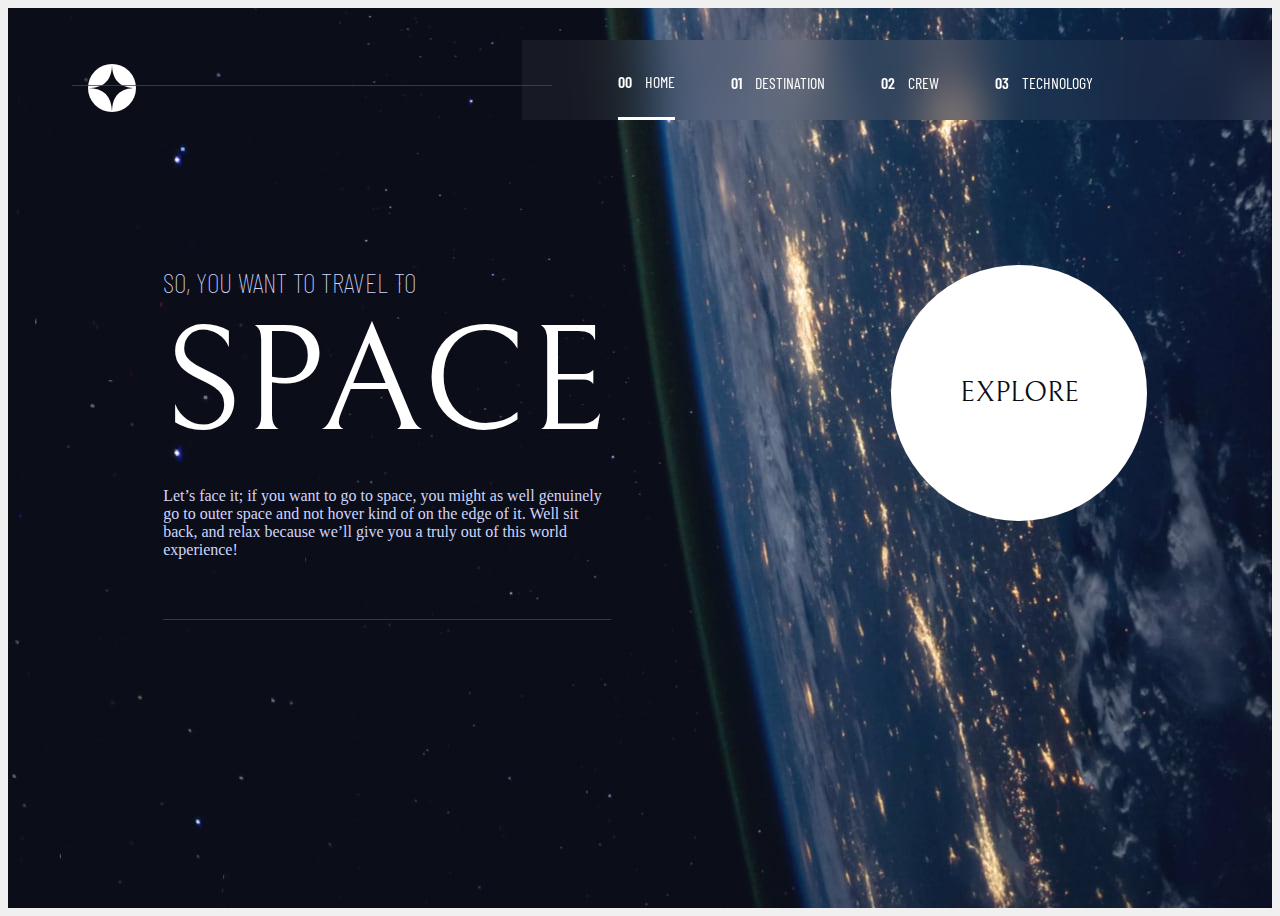
==== docs/index.html @ 7faa7ad2 "Fix github pages" ====
<!DOCTYPE html>
<html lang="en">
<head>
  <meta charset="UTF-8">
  <meta name="viewport" content="width=device-width, initial-scale=1.0">

  <link rel="icon" type="image/png" sizes="32x32" href="./assets/favicon-32x32.png">
  <link href="./style.css" rel="stylesheet" crossorigin="anonymous">  
  <title>Frontend Mentor | Space tourism website</title>
</head>
<body>
  <div class="container">
    <div class="top-content">
      <div class="align-center">
        <img src="./assets/shared/logo.svg" />
      </div>
      <div class="menu-container bg-blur">
        <ul class="align-center">
          <li class="active"><strong>00</strong><a href="index.html"> Home</a></li>
          <li><strong>01</strong><a href="destination-moon.html"> Destination</a></li>
          <li><strong>02</strong><a href="#"> Crew</a></li>
          <li><strong>03</strong><a href="#"> Technology</a></li>
        </ul>
      </div>
    </div>
    <div class="bottom-content">
      <div class="content center">
          <div class="space-text">
            <h5>So, you want to travel to</h2>
            <h1>SPACE</h1>
            <p>
            Let’s face it; if you want to go to space, you might as well genuinely go to 
            outer space and not hover kind of on the edge of it. Well sit back, and relax 
            because we’ll give you a truly out of this world experience!
            </p>
          </div>
      </div>
      <div class="content center"> 
        <div class="bubble">
          <h4>Explore</h4>
        </div>
      </div>
    </div>
  </div>
</body>
</html>
---- docs/style.css ----
@import url('https://fonts.googleapis.com/css2?family=Barlow+Condensed:wght@400;600&family=Bellefair&display=swap');
body {
  display: flex;
  align-items: center;
  justify-content: center;
  background-color: #f0f0f0;
  color: #FFF;
  font-family: 'Barlow Condensed', serif;
  font-size: 16px;
  font-weight: 300;
}

h1 {
  margin: 0;
  font-family: 'Bellefair', serif;
  font-size: 150px;
  font-weight: 100;
  text-transform: uppercase;
}

h2 {
  margin: 0;
  font-family: 'Bellefair', serif;
  font-size: 100px;
  text-transform: uppercase;
}

h3 {
  text-transform: uppercase;
  color: #D0D6F9;
  margin: 0;
  font-family: 'Bellefair', serif;
  font-size: 56px;
  font-weight: 100;
}

h4 {
  text-transform: uppercase;
  color: #D0D6F9;
  margin: 0;
  font-family: 'Bellefair', serif;
  font-size: 28px;
}


h5 {
  text-transform: uppercase;
  color: #D0D6F9;
  letter-spacing: 4.75;
  margin: 0;
  font-family: 'Barlow Condensed', serif;
  font-size: 28px;
  font-weight: 100;
}

.white-font h5 {
  color: #FFF;
}

.white-font {
  display: flex;
  flex-direction: column;
  gap: 40px;
}

span.grey-font {
  color: #333333;
}

.bubble {
  display: flex;
  align-items: center;
  justify-content: center;
  border-radius: 100%;
  background-color: #FFF;
  width: 16rem;
  height: 16rem;
  font-family: 'Bellefair', serif;
  font-size: 2rem;
  text-transform: uppercase;
}

.bubble h4 {
  color: #0B0D17;
  font-weight: 400;
}

.bubble:hover {
  box-shadow: 0 0 0 72px rgba(51, 51, 51,0.9);
}

div.center {
  align-items: center;
  justify-content: flex-start;
  display: flex;
}

.align-center {
  display: flex;
  align-items: center;
}

p {
  color: #D0D6F9;
  font-family: 'Barlow', serif;
  font-size: 16px;
}

.content p {
  width: 23.5rem;
}

.content {
    display: flex;
    flex-direction: column;  
    align-items: flex-end;
}

a {
  text-transform: uppercase;
  text-decoration: none;
  color: #FFF;
  font-weight: 400;
  font-family "Barlow Condensed";
}

.container {
  width: 1440px;
  height: 900px;
  background-image: url(./assets/home/background-home-desktop.jpg);
  background-position: right;
  background-repeat: no-repeat;
  display: grid;
	grid-template-rows: 1fr 5fr;
  grid-row-gap: 8rem;
}

.bg-space {
  background-image: url(./assets/destination/background-destination-desktop.jpg);
}

.menu-container ul {
  list-style: none;
  display: flex;
  flex-direction: row;
  margin: 0;
  height: 45px;
  margin-bottom:2px;
}


ul li {
  height: 100%;
  width: max-content;
  margin-left: 3.5rem;
}

strong {
  font-weight: 600;
  margin-right: 10px;
}

li.active {
  border-bottom: 3px solid #fff;
}

.menu-container {
  height: 80px;
  display: flex;
  flex-direction: row;
  align-items: flex-end;
  width: 750px;
}

.bg-blur {
  background: hsl(0 0% 100% / 0.05);
  backdrop-filter: blur(1.5rem);
}

.menu-container::before {
  position: absolute;
  border-bottom: 1px #464646 solid;
  opacity: 0.8;
  top: 45px;
  right: 720px;
  content: "";
  width: 480px;
}

.top-content {
  display: grid;
  margin-left: 5rem;
  margin-top: 2rem;
  grid-template-columns: 1fr 2fr;
  grid-column-gap: 15rem;
}

.bottom-content {
  display: grid;
  grid-template-columns: 60% 40%;
}

.pull-left {
  align-items: flex-start;
}

.bottom-content .content .menu-container::before {
  content: none;
}

.bottom-content .content .menu-container ul {
  margin-left: -90px;
  height: 30px;
}

.bottom-content .content p {
  width: 28rem;
}

.bottom-content .content p::after {
  content: "";
  display: block;
  border-bottom: 1px solid #434343;
  width: 100%;
  margin-top: 60px;
  opacity: 0.8;
}


.bottom-content .content .menu-container ul li a {
  color: #D0D6F9;
  font-weight: 600;
}

.bottom-content .content .menu-container ul li.active a {
  color: #FFF;
  font-weight: 600;
}

.stats {
  display: grid;
  grid-template-columns: repeat(2, 1fr);
  grid-template-rows: repeat(2, 1fr);
  width: 90%;
}

.stats .title {
  font-size: 18px;
  color: #D0D6F9;
  text-transform: uppercase;
}

.stats .description {
  font-size: 32px;
  text-transform: uppercase;
  font-weight: 400;
}
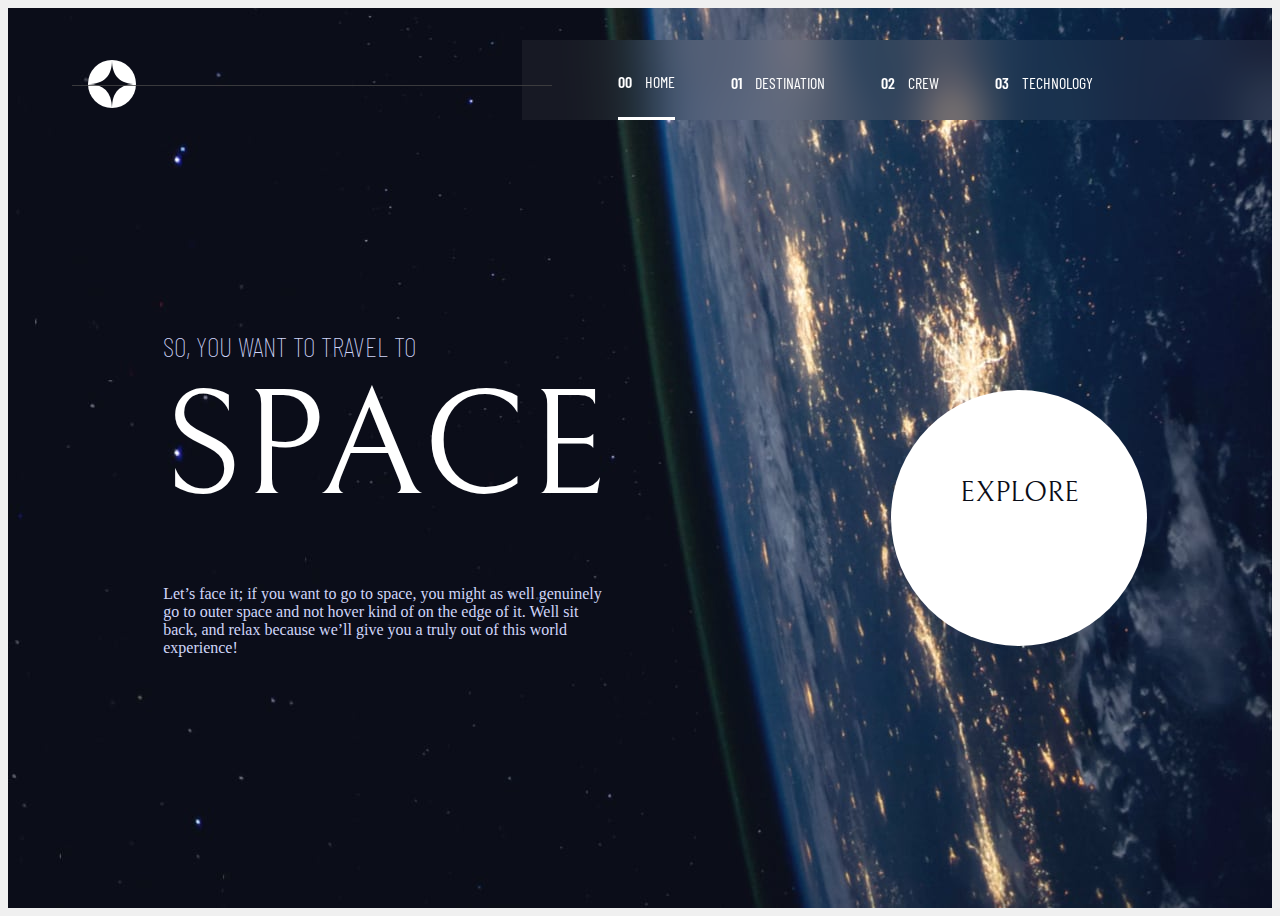
==== commit 437c3b66: "Add crew page" ====
--- a/docs/index.html
+++ b/docs/index.html
@@ -18,7 +18,7 @@
         <ul class="align-center">
           <li class="active"><strong>00</strong><a href="index.html"> Home</a></li>
           <li><strong>01</strong><a href="destination-moon.html"> Destination</a></li>
-          <li><strong>02</strong><a href="#"> Crew</a></li>
+          <li><strong>02</strong><a href="crew-commander.html"> Crew</a></li>
           <li><strong>03</strong><a href="#"> Technology</a></li>
         </ul>
       </div>
--- a/docs/style.css
+++ b/docs/style.css
@@ -53,14 +53,13 @@
   font-weight: 100;
 }
 
-.white-font h5 {
-  color: #FFF;
-}
-
-.white-font {
-  display: flex;
-  flex-direction: column;
-  gap: 40px;
+.crew-info {
+  margin-top: 8rem;
+}
+
+.white-font h5, span, p, h3, h4, h2, h1 {
+  color: #FFF;
+  margin-bottom: 50px;
 }
 
 span.grey-font {
@@ -91,7 +90,7 @@
 
 div.center {
   align-items: center;
-  justify-content: flex-start;
+  justify-content: center;
   display: flex;
 }
 
@@ -131,12 +130,24 @@
   background-position: right;
   background-repeat: no-repeat;
   display: grid;
-	grid-template-rows: 1fr 5fr;
-  grid-row-gap: 8rem;
+	grid-template-rows: 120px 1fr;
+}
+
+div.pull-to-top {
+  justify-content: flex-start;
+  padding-top: 80px;
 }
 
 .bg-space {
   background-image: url(./assets/destination/background-destination-desktop.jpg);
+}
+
+.bg-crew {
+  background-image: url(./assets/crew/background-crew-desktop.jpg);
+}
+
+.light-grey-font {
+  color: #999;
 }
 
 .menu-container ul {
@@ -202,6 +213,7 @@
 
 .pull-left {
   align-items: flex-start;
+  justify-content:  center;
 }
 
 .bottom-content .content .menu-container::before {
@@ -217,7 +229,7 @@
   width: 28rem;
 }
 
-.bottom-content .content p::after {
+.bottom-content .pull-left p::after {
   content: "";
   display: block;
   border-bottom: 1px solid #434343;
